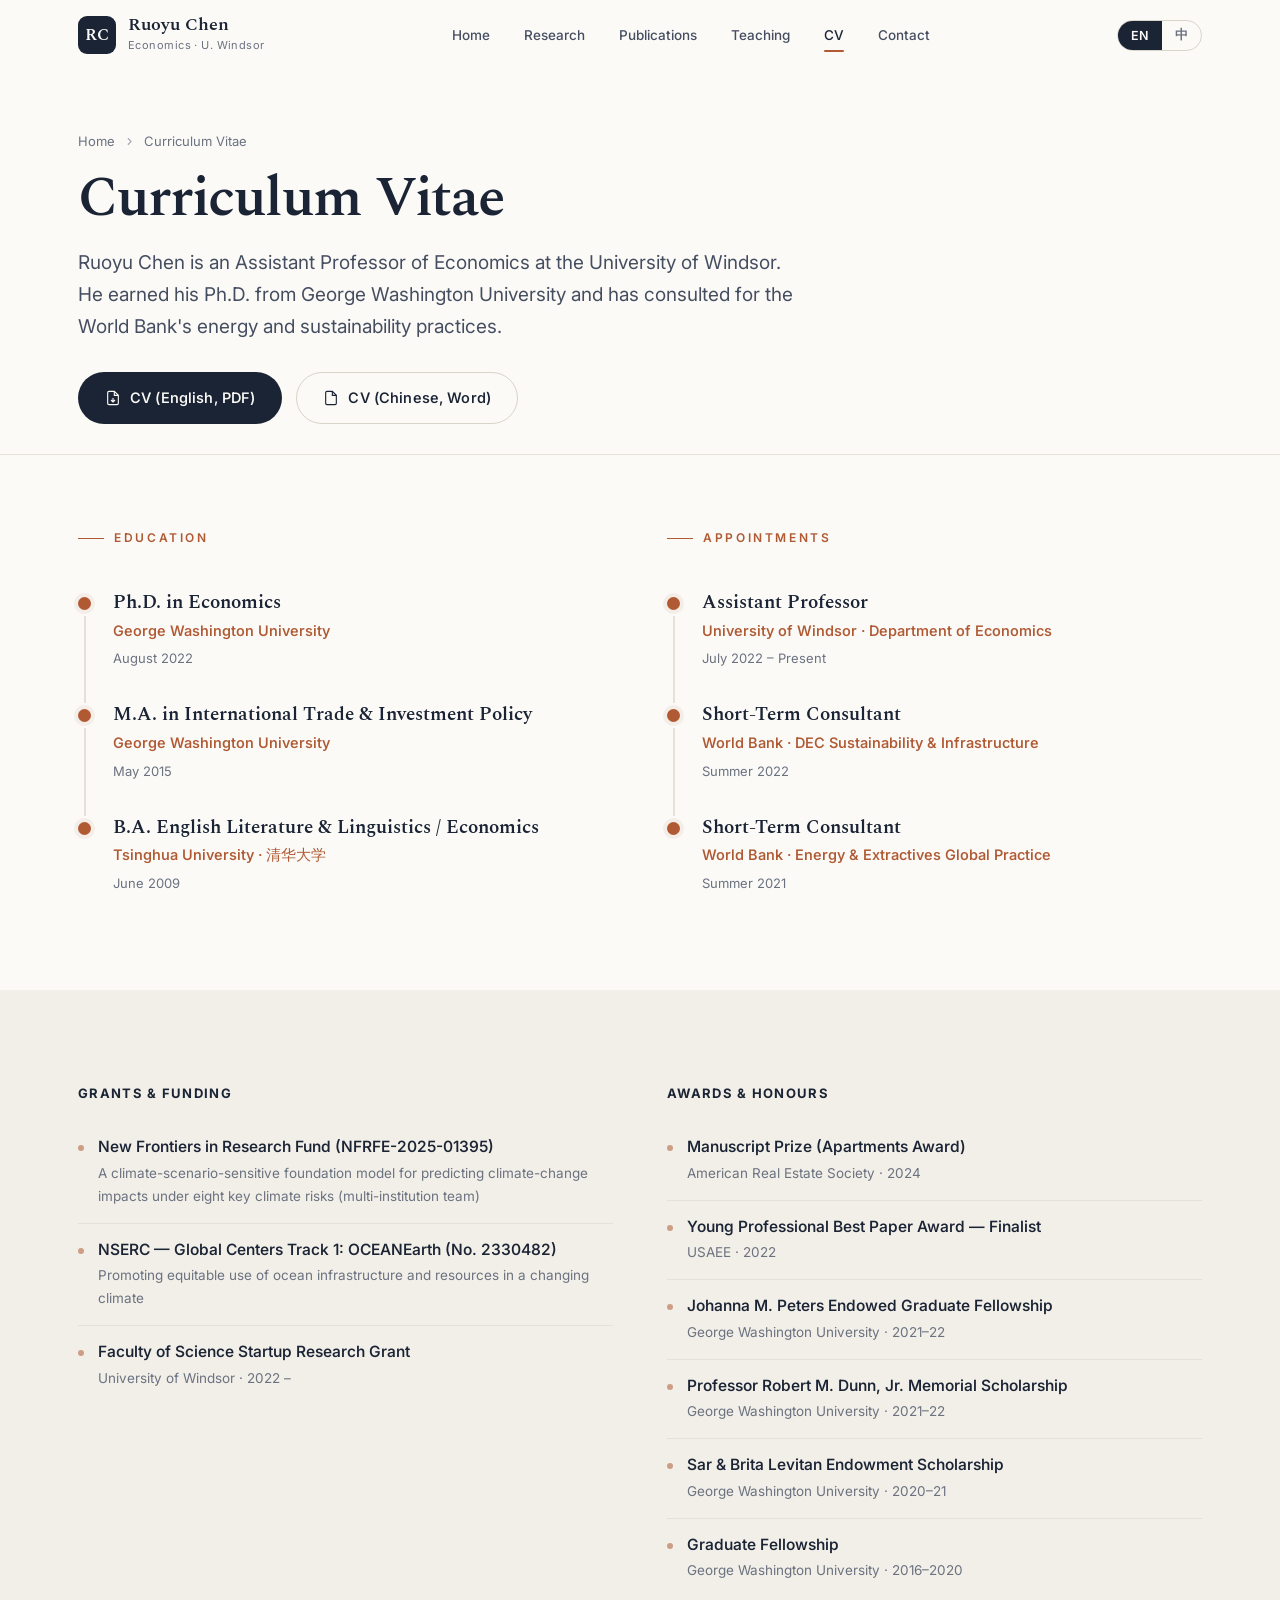
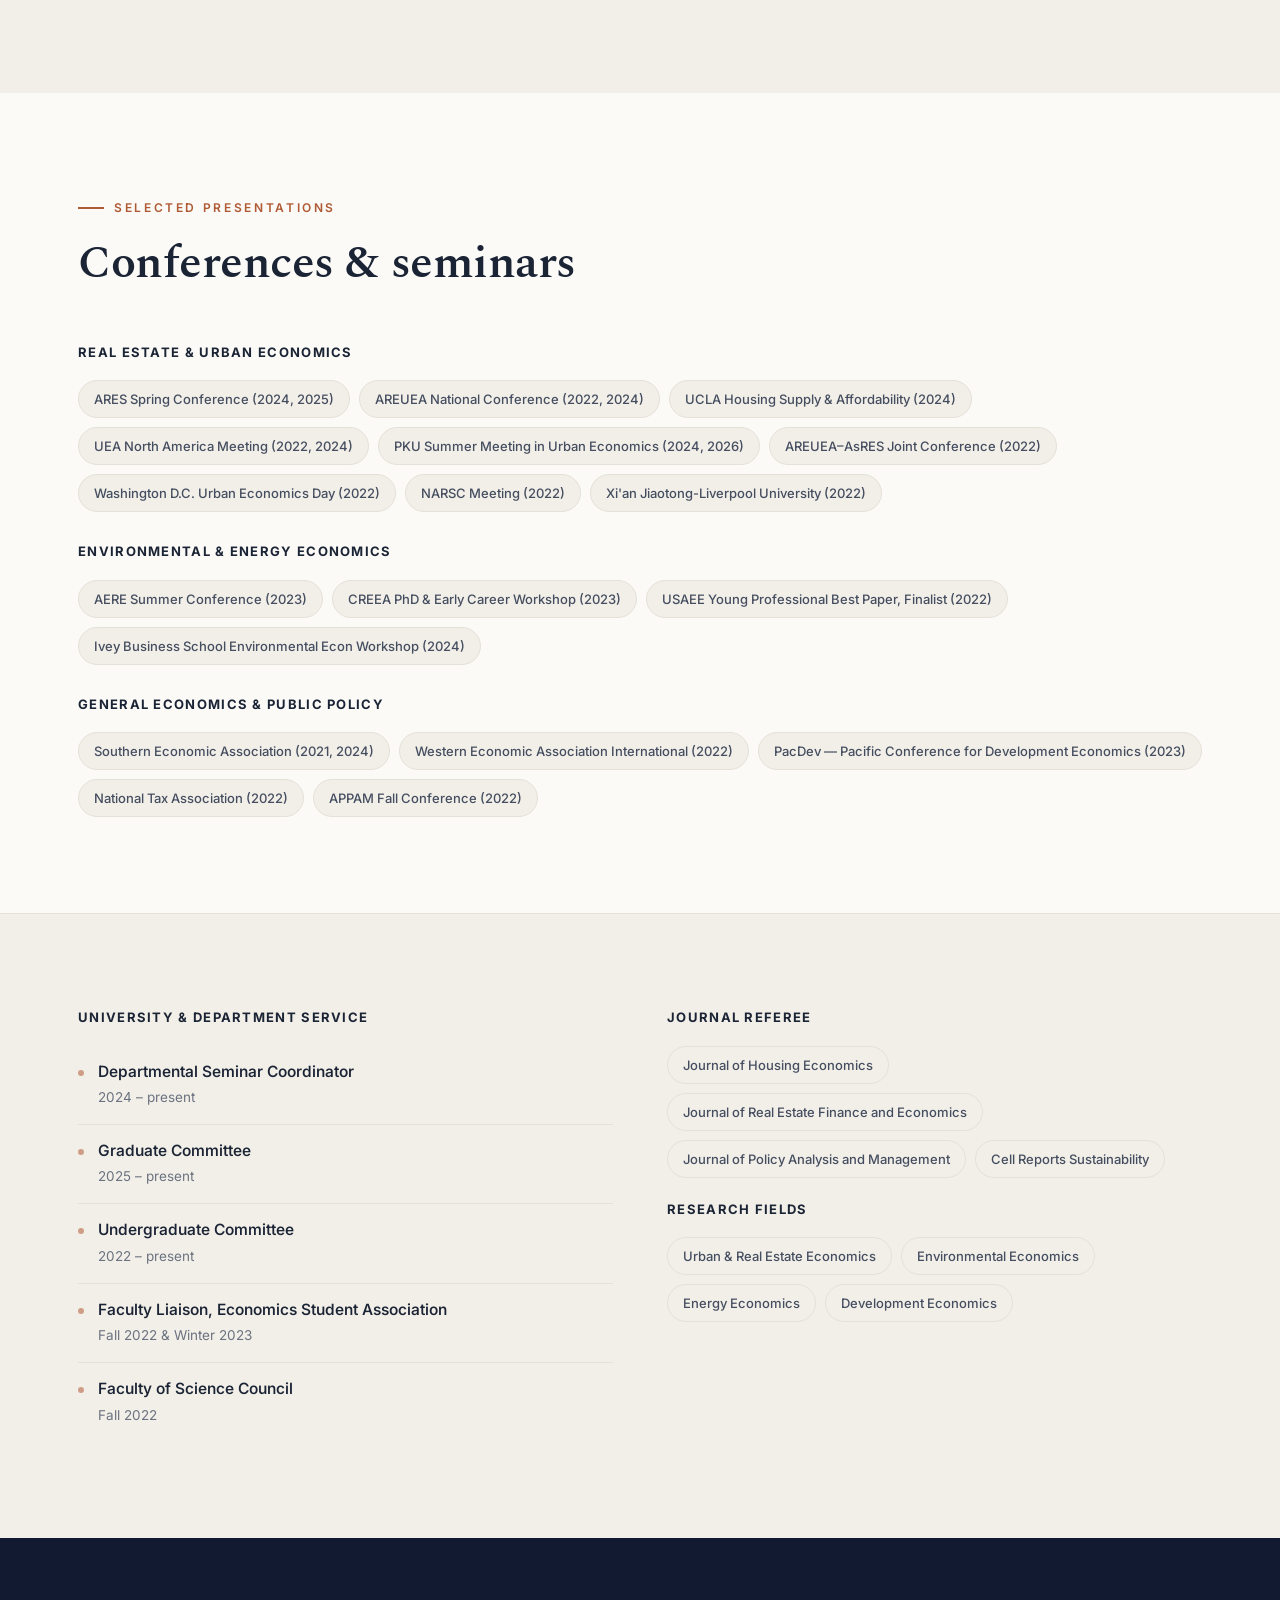
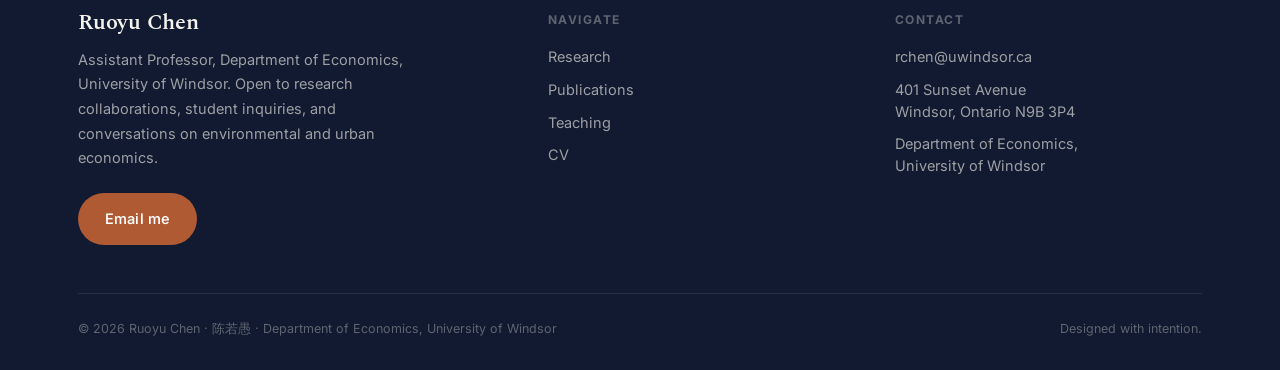
==== cv.html @ f1145486 "Add files via upload" ====
<!DOCTYPE html>
<html lang="en">
<head>
<meta charset="UTF-8" />
<meta name="viewport" content="width=device-width, initial-scale=1.0" />
<title data-en="CV — Ruoyu Chen" data-zh="简历 — 陈若愚">CV — Ruoyu Chen</title>
<meta name="description" content="Curriculum vitae of Ruoyu Chen: education, appointments, grants, awards, presentations, and service." />
<link rel="icon" href="data:image/svg+xml,%3Csvg xmlns='http://www.w3.org/2000/svg' viewBox='0 0 32 32'%3E%3Crect width='32' height='32' rx='7' fill='%231B2435'/%3E%3Ctext x='16' y='22' font-family='Georgia,serif' font-size='15' fill='%23FBFAF7' text-anchor='middle'%3ERC%3C/text%3E%3C/svg%3E" />
<link rel="preconnect" href="https://fonts.googleapis.com" />
<link rel="preconnect" href="https://fonts.gstatic.com" crossorigin />
<link href="https://fonts.googleapis.com/css2?family=Spectral:ital,wght@0,400;0,500;0,600;1,400;1,500&family=Inter:wght@400;500;600;700&display=swap" rel="stylesheet" />
<link rel="stylesheet" href="styles.css" />
<script>document.documentElement.lang=(function(){try{var v=localStorage.getItem('rc_lang');if(v==='en'||v==='zh')return v;}catch(e){}return 'en';})();</script>
</head>
<body>

<!-- ============ NAV ============ -->
<nav class="nav">
  <div class="nav-inner">
    <a class="brand" href="index.html">
      <span class="brand-mark">RC</span>
      <span class="brand-text">
        <span class="brand-name" data-lang="en">Ruoyu Chen</span>
        <span class="brand-name" data-lang="zh">陈若愚</span>
        <span class="brand-sub" data-lang="en">Economics · U. Windsor</span>
        <span class="brand-sub" data-lang="zh">经济学 · 温莎大学</span>
      </span>
    </a>
    <div class="nav-links">
      <a href="index.html"><span data-lang="en">Home</span><span data-lang="zh">首页</span></a>
      <a href="research.html"><span data-lang="en">Research</span><span data-lang="zh">研究</span></a>
      <a href="publications.html"><span data-lang="en">Publications</span><span data-lang="zh">论文</span></a>
      <a href="teaching.html"><span data-lang="en">Teaching</span><span data-lang="zh">教学</span></a>
      <a href="cv.html" class="active"><span data-lang="en">CV</span><span data-lang="zh">简历</span></a>
      <a href="#contact"><span data-lang="en">Contact</span><span data-lang="zh">联系</span></a>
    </div>
    <div class="nav-right">
      <div class="lang-toggle" role="group" aria-label="Language">
        <button data-set-lang="en" aria-label="English">EN</button>
        <button data-set-lang="zh" aria-label="中文">中</button>
      </div>
      <button class="nav-burger" aria-label="Menu" aria-expanded="false"><span></span><span></span><span></span></button>
    </div>
  </div>
  <div class="nav-mobile">
    <a href="index.html"><span data-lang="en">Home</span><span data-lang="zh">首页</span></a>
    <a href="research.html"><span data-lang="en">Research</span><span data-lang="zh">研究</span></a>
    <a href="publications.html"><span data-lang="en">Publications</span><span data-lang="zh">论文</span></a>
    <a href="teaching.html"><span data-lang="en">Teaching</span><span data-lang="zh">教学</span></a>
    <a href="cv.html"><span data-lang="en">CV</span><span data-lang="zh">简历</span></a>
    <a href="#contact"><span data-lang="en">Contact</span><span data-lang="zh">联系</span></a>
  </div>
</nav>

<!-- ============ PAGE HEAD ============ -->
<header class="page-head">
  <div class="container">
    <div class="crumbs reveal">
      <a href="index.html"><span data-lang="en">Home</span><span data-lang="zh">首页</span></a>
      <svg viewBox="0 0 24 24" fill="none" stroke="currentColor" stroke-width="2"><path d="M9 6l6 6-6 6"/></svg>
      <span data-lang="en">Curriculum Vitae</span><span data-lang="zh">简历</span>
    </div>
    <h1 class="page-title reveal"><span data-lang="en">Curriculum Vitae</span><span data-lang="zh">完整简历</span></h1>
    <p class="page-intro reveal d1">
      <span data-lang="en">Ruoyu Chen is an Assistant Professor of Economics at the University of Windsor. He earned his Ph.D. from George Washington University and has consulted for the World Bank's energy and sustainability practices.</span>
      <span data-lang="zh">陈若愚现任加拿大温莎大学经济学助理教授,博士毕业于乔治华盛顿大学,并曾在世界银行的能源与可持续发展部门担任短期顾问。</span>
    </p>
    <div class="btn-row reveal d2" style="margin-top:28px">
      <a class="btn btn-primary" href="RChen_CV_EN.pdf" target="_blank" rel="noopener">
        <svg viewBox="0 0 24 24" fill="none" stroke="currentColor" stroke-width="1.7"><path d="M14 2H6a2 2 0 00-2 2v16a2 2 0 002 2h12a2 2 0 002-2V8z"/><path d="M14 2v6h6M12 18v-6M9 15l3 3 3-3"/></svg>
        <span data-lang="en">CV (English, PDF)</span><span data-lang="zh">英文简历(PDF)</span></a>
      <a class="btn btn-outline" href="RChen_CV_CN.docx" target="_blank" rel="noopener">
        <svg viewBox="0 0 24 24" fill="none" stroke="currentColor" stroke-width="1.7"><path d="M14 2H6a2 2 0 00-2 2v16a2 2 0 002 2h12a2 2 0 002-2V8z"/><path d="M14 2v6h6"/></svg>
        <span data-lang="en">CV (Chinese, Word)</span><span data-lang="zh">中文简历(Word)</span></a>
    </div>
  </div>
</header>

<!-- ============ EDUCATION + APPOINTMENTS ============ -->
<section class="section bg-paper divider-top" style="padding-top:64px">
  <div class="container">
    <div class="grid grid-2" style="gap:54px">
      <div class="reveal">
        <p class="eyebrow"><span data-lang="en">Education</span><span data-lang="zh">教育背景</span></p>
        <div class="timeline" style="margin-top:24px">
          <div class="tl-item"><div class="tl-rail"><div class="tl-dot"></div><div class="tl-line"></div></div><div class="tl-body">
            <div class="tl-title"><span data-lang="en">Ph.D. in Economics</span><span data-lang="zh">经济学博士</span></div>
            <div class="tl-org">George Washington University</div>
            <div class="tl-meta"><span data-lang="en">August 2022</span><span data-lang="zh">2022年8月</span></div>
          </div></div>
          <div class="tl-item"><div class="tl-rail"><div class="tl-dot"></div><div class="tl-line"></div></div><div class="tl-body">
            <div class="tl-title"><span data-lang="en">M.A. in International Trade &amp; Investment Policy</span><span data-lang="zh">国际贸易与投资政策硕士</span></div>
            <div class="tl-org">George Washington University</div>
            <div class="tl-meta"><span data-lang="en">May 2015</span><span data-lang="zh">2015年5月</span></div>
          </div></div>
          <div class="tl-item"><div class="tl-rail"><div class="tl-dot"></div></div><div class="tl-body">
            <div class="tl-title"><span data-lang="en">B.A. English Literature &amp; Linguistics / Economics</span><span data-lang="zh">英语语言文学 / 经济学 双学位学士</span></div>
            <div class="tl-org">Tsinghua University · 清华大学</div>
            <div class="tl-meta"><span data-lang="en">June 2009</span><span data-lang="zh">2009年6月</span></div>
          </div></div>
        </div>
      </div>
      <div class="reveal d1">
        <p class="eyebrow"><span data-lang="en">Appointments</span><span data-lang="zh">工作经历</span></p>
        <div class="timeline" style="margin-top:24px">
          <div class="tl-item"><div class="tl-rail"><div class="tl-dot"></div><div class="tl-line"></div></div><div class="tl-body">
            <div class="tl-title"><span data-lang="en">Assistant Professor</span><span data-lang="zh">助理教授</span></div>
            <div class="tl-org"><span data-lang="en">University of Windsor · Department of Economics</span><span data-lang="zh">温莎大学 · 经济学系</span></div>
            <div class="tl-meta"><span data-lang="en">July 2022 – Present</span><span data-lang="zh">2022年7月 至今</span></div>
          </div></div>
          <div class="tl-item"><div class="tl-rail"><div class="tl-dot"></div><div class="tl-line"></div></div><div class="tl-body">
            <div class="tl-title"><span data-lang="en">Short-Term Consultant</span><span data-lang="zh">短期顾问</span></div>
            <div class="tl-org"><span data-lang="en">World Bank · DEC Sustainability &amp; Infrastructure</span><span data-lang="zh">世界银行 · 发展经济学研究局(可持续发展与基础设施)</span></div>
            <div class="tl-meta"><span data-lang="en">Summer 2022</span><span data-lang="zh">2022年暑期</span></div>
          </div></div>
          <div class="tl-item"><div class="tl-rail"><div class="tl-dot"></div></div><div class="tl-body">
            <div class="tl-title"><span data-lang="en">Short-Term Consultant</span><span data-lang="zh">短期顾问</span></div>
            <div class="tl-org"><span data-lang="en">World Bank · Energy &amp; Extractives Global Practice</span><span data-lang="zh">世界银行 · 能源与采掘全球实践局</span></div>
            <div class="tl-meta"><span data-lang="en">Summer 2021</span><span data-lang="zh">2021年暑期</span></div>
          </div></div>
        </div>
      </div>
    </div>
  </div>
</section>

<!-- ============ GRANTS + AWARDS ============ -->
<section class="section bg-sand">
  <div class="container">
    <div class="grid grid-2" style="gap:54px">
      <div class="reveal list-block">
        <h3><span data-lang="en">Grants &amp; Funding</span><span data-lang="zh">科研基金与课题</span></h3>
        <div class="li-row"><div class="li-dot"></div><div><div class="li-main"><span data-lang="en">New Frontiers in Research Fund (NFRFE-2025-01395)</span><span data-lang="zh">加拿大新前沿研究基金(NFRFE-2025-01395)</span></div><div class="li-sub"><span data-lang="en">A climate-scenario-sensitive foundation model for predicting climate-change impacts under eight key climate risks (multi-institution team)</span><span data-lang="zh">面向八类关键气候风险、对气候情景敏感的基础模型,用于预测气候变化影响(多机构团队)</span></div></div></div>
        <div class="li-row"><div class="li-dot"></div><div><div class="li-main"><span data-lang="en">NSERC — Global Centers Track 1: OCEANEarth (No. 2330482)</span><span data-lang="zh">加拿大自然科学与工程研究委员会(NSERC)— 全球中心 Track 1:OCEANEarth(No. 2330482)</span></div><div class="li-sub"><span data-lang="en">Promoting equitable use of ocean infrastructure and resources in a changing climate</span><span data-lang="zh">在气候变化背景下推动海洋基础设施与资源的公平利用</span></div></div></div>
        <div class="li-row"><div class="li-dot"></div><div><div class="li-main"><span data-lang="en">Faculty of Science Startup Research Grant</span><span data-lang="zh">理学院启动科研基金</span></div><div class="li-sub"><span data-lang="en">University of Windsor · 2022 –</span><span data-lang="zh">温莎大学 · 2022年至今</span></div></div></div>
      </div>
      <div class="reveal d1 list-block">
        <h3><span data-lang="en">Awards &amp; Honours</span><span data-lang="zh">获奖与荣誉</span></h3>
        <div class="li-row"><div class="li-dot"></div><div><div class="li-main"><span data-lang="en">Manuscript Prize (Apartments Award)</span><span data-lang="zh">论文奖(Apartments Award)</span></div><div class="li-sub"><span data-lang="en">American Real Estate Society · 2024</span><span data-lang="zh">美国房地产学会 · 2024</span></div></div></div>
        <div class="li-row"><div class="li-dot"></div><div><div class="li-main"><span data-lang="en">Young Professional Best Paper Award — Finalist</span><span data-lang="zh">青年学者最佳论文奖 — 决赛入围</span></div><div class="li-sub"><span data-lang="en">USAEE · 2022</span><span data-lang="zh">美国能源经济学会(USAEE)· 2022</span></div></div></div>
        <div class="li-row"><div class="li-dot"></div><div><div class="li-main">Johanna M. Peters Endowed Graduate Fellowship</div><div class="li-sub">George Washington University · 2021–22</div></div></div>
        <div class="li-row"><div class="li-dot"></div><div><div class="li-main">Professor Robert M. Dunn, Jr. Memorial Scholarship</div><div class="li-sub">George Washington University · 2021–22</div></div></div>
        <div class="li-row"><div class="li-dot"></div><div><div class="li-main">Sar &amp; Brita Levitan Endowment Scholarship</div><div class="li-sub">George Washington University · 2020–21</div></div></div>
        <div class="li-row"><div class="li-dot"></div><div><div class="li-main"><span data-lang="en">Graduate Fellowship</span><span data-lang="zh">研究生奖学金</span></div><div class="li-sub">George Washington University · 2016–2020</div></div></div>
      </div>
    </div>
  </div>
</section>

<!-- ============ PRESENTATIONS ============ -->
<section class="section bg-paper">
  <div class="container">
    <div class="section-head reveal">
      <p class="eyebrow"><span data-lang="en">Selected Presentations</span><span data-lang="zh">学术会议与报告(选)</span></p>
      <h2 class="section-title"><span data-lang="en">Conferences &amp; seminars</span><span data-lang="zh">会议与研讨</span></h2>
    </div>
    <div style="display:flex;flex-direction:column;gap:32px">
      <div class="reveal list-block">
        <h3><span data-lang="en">Real Estate &amp; Urban Economics</span><span data-lang="zh">房地产与城市经济学</span></h3>
        <div class="tag-group">
          <span class="tag">ARES Spring Conference (2024, 2025)</span>
          <span class="tag">AREUEA National Conference (2022, 2024)</span>
          <span class="tag">UCLA Housing Supply &amp; Affordability (2024)</span>
          <span class="tag">UEA North America Meeting (2022, 2024)</span>
          <span class="tag">PKU Summer Meeting in Urban Economics (2024, 2026)</span>
          <span class="tag">AREUEA–AsRES Joint Conference (2022)</span>
          <span class="tag">Washington D.C. Urban Economics Day (2022)</span>
          <span class="tag">NARSC Meeting (2022)</span>
          <span class="tag">Xi'an Jiaotong-Liverpool University (2022)</span>
        </div>
      </div>
      <div class="reveal list-block">
        <h3><span data-lang="en">Environmental &amp; Energy Economics</span><span data-lang="zh">环境与能源经济学</span></h3>
        <div class="tag-group">
          <span class="tag">AERE Summer Conference (2023)</span>
          <span class="tag">CREEA PhD &amp; Early Career Workshop (2023)</span>
          <span class="tag">USAEE Young Professional Best Paper, Finalist (2022)</span>
          <span class="tag">Ivey Business School Environmental Econ Workshop (2024)</span>
        </div>
      </div>
      <div class="reveal list-block">
        <h3><span data-lang="en">General Economics &amp; Public Policy</span><span data-lang="zh">综合经济学与公共政策</span></h3>
        <div class="tag-group">
          <span class="tag">Southern Economic Association (2021, 2024)</span>
          <span class="tag">Western Economic Association International (2022)</span>
          <span class="tag">PacDev — Pacific Conference for Development Economics (2023)</span>
          <span class="tag">National Tax Association (2022)</span>
          <span class="tag">APPAM Fall Conference (2022)</span>
        </div>
      </div>
    </div>
  </div>
</section>

<!-- ============ SERVICE ============ -->
<section class="section bg-sand divider-top">
  <div class="container">
    <div class="grid grid-2" style="gap:54px">
      <div class="reveal list-block">
        <h3><span data-lang="en">University &amp; Department Service</span><span data-lang="zh">校内与院系服务</span></h3>
        <div class="li-row"><div class="li-dot"></div><div><div class="li-main"><span data-lang="en">Departmental Seminar Coordinator</span><span data-lang="zh">经济系研讨会协调人</span></div><div class="li-sub"><span data-lang="en">2024 – present</span><span data-lang="zh">2024年至今</span></div></div></div>
        <div class="li-row"><div class="li-dot"></div><div><div class="li-main"><span data-lang="en">Graduate Committee</span><span data-lang="zh">研究生委员会委员</span></div><div class="li-sub"><span data-lang="en">2025 – present</span><span data-lang="zh">2025年至今</span></div></div></div>
        <div class="li-row"><div class="li-dot"></div><div><div class="li-main"><span data-lang="en">Undergraduate Committee</span><span data-lang="zh">本科教学委员会委员</span></div><div class="li-sub"><span data-lang="en">2022 – present</span><span data-lang="zh">2022年至今</span></div></div></div>
        <div class="li-row"><div class="li-dot"></div><div><div class="li-main"><span data-lang="en">Faculty Liaison, Economics Student Association</span><span data-lang="zh">经济学学生协会教师联络人</span></div><div class="li-sub"><span data-lang="en">Fall 2022 &amp; Winter 2023</span><span data-lang="zh">2022秋 &amp; 2023冬</span></div></div></div>
        <div class="li-row"><div class="li-dot"></div><div><div class="li-main"><span data-lang="en">Faculty of Science Council</span><span data-lang="zh">理学院委员会委员</span></div><div class="li-sub"><span data-lang="en">Fall 2022</span><span data-lang="zh">2022秋</span></div></div></div>
      </div>
      <div class="reveal d1 list-block">
        <h3><span data-lang="en">Journal Referee</span><span data-lang="zh">期刊审稿</span></h3>
        <div class="tag-group" style="margin-bottom:24px">
          <span class="tag">Journal of Housing Economics</span>
          <span class="tag">Journal of Real Estate Finance and Economics</span>
          <span class="tag">Journal of Policy Analysis and Management</span>
          <span class="tag">Cell Reports Sustainability</span>
        </div>
        <h3 style="margin-top:8px"><span data-lang="en">Research Fields</span><span data-lang="zh">研究领域</span></h3>
        <div class="tag-group">
          <span class="tag"><span data-lang="en">Urban &amp; Real Estate Economics</span><span data-lang="zh">城市与房地产经济学</span></span>
          <span class="tag"><span data-lang="en">Environmental Economics</span><span data-lang="zh">环境经济学</span></span>
          <span class="tag"><span data-lang="en">Energy Economics</span><span data-lang="zh">能源经济学</span></span>
          <span class="tag"><span data-lang="en">Development Economics</span><span data-lang="zh">发展经济学</span></span>
        </div>
      </div>
    </div>
  </div>
</section>

<!-- ============ FOOTER ============ -->
<footer class="footer" id="contact">
  <div class="container">
    <div class="footer-grid">
      <div>
        <h4><span data-lang="en">Ruoyu Chen</span><span data-lang="zh">陈若愚</span></h4>
        <p class="f-lead"><span data-lang="en">Assistant Professor, Department of Economics, University of Windsor. Open to research collaborations, student inquiries, and conversations on environmental and urban economics.</span><span data-lang="zh">温莎大学经济学系助理教授。欢迎研究合作、学生咨询,以及关于环境与城市经济学的交流。</span></p>
        <div class="btn-row" style="margin-top:22px">
          <a class="btn btn-accent" href="mailto:rchen@uwindsor.ca"><span data-lang="en">Email me</span><span data-lang="zh">发送邮件</span></a>
        </div>
      </div>
      <div class="footer-col">
        <h5><span data-lang="en">Navigate</span><span data-lang="zh">导航</span></h5>
        <a href="research.html"><span data-lang="en">Research</span><span data-lang="zh">研究</span></a>
        <a href="publications.html"><span data-lang="en">Publications</span><span data-lang="zh">论文</span></a>
        <a href="teaching.html"><span data-lang="en">Teaching</span><span data-lang="zh">教学</span></a>
        <a href="cv.html"><span data-lang="en">CV</span><span data-lang="zh">简历</span></a>
      </div>
      <div class="footer-col">
        <h5><span data-lang="en">Contact</span><span data-lang="zh">联系方式</span></h5>
        <a href="mailto:rchen@uwindsor.ca">rchen@uwindsor.ca</a>
        <p><span data-lang="en">401 Sunset Avenue<br/>Windsor, Ontario N9B 3P4</span><span data-lang="zh">401 Sunset Avenue<br/>安大略省温莎市 N9B 3P4</span></p>
        <p><span data-lang="en">Department of Economics,<br/>University of Windsor</span><span data-lang="zh">温莎大学 经济学系</span></p>
      </div>
    </div>
    <div class="footer-bottom">
      <p>© 2026 Ruoyu Chen · 陈若愚 · Department of Economics, University of Windsor</p>
      <p><span data-lang="en">Designed with intention.</span><span data-lang="zh">用心设计。</span></p>
    </div>
  </div>
</footer>

<script src="script.js"></script>
</body>
</html>
---- styles.css ----
/* =========================================================
   Ruoyu Chen — Academic site
   Shared design system
   Palette: warm paper + deep navy ink + restrained sienna
   Type: Spectral (EN serif) + Inter (sans) + system CJK
   ========================================================= */

:root{
  --paper:#FBFAF7;
  --sand:#F2EFE8;
  --sand-2:#ECE8DF;
  --ink:#1B2435;
  --ink-2:#454E60;
  --ink-3:#6B7280;
  --muted:#9AA0A8;
  --accent:#B05A34;
  --accent-2:#974A29;
  --accent-tint:rgba(176,90,52,0.08);
  --accent-tint-2:rgba(176,90,52,0.16);
  --line:#E5E1D8;
  --line-2:#D9D4C8;
  --navy:#16203A;
  --navy-2:#111A30;
  --on-dark:#F4F2EC;
  --on-dark-soft:rgba(244,242,236,0.62);
  --on-dark-faint:rgba(244,242,236,0.34);
  --serif:'Spectral',Georgia,'Times New Roman',serif;
  --sans:'Inter',-apple-system,BlinkMacSystemFont,'Segoe UI',Roboto,Helvetica,Arial,sans-serif;
  --cjk:'PingFang SC','Microsoft YaHei','Hiragino Sans GB','Noto Sans SC',var(--sans);
  --maxw:1180px;
  --radius:14px;
  --radius-sm:10px;
  --shadow-sm:0 1px 3px rgba(20,28,48,0.04);
  --shadow:0 14px 40px rgba(20,28,48,0.10);
  --ease:cubic-bezier(0.22,1,0.36,1);
}

*,*::before,*::after{margin:0;padding:0;box-sizing:border-box;}
html{scroll-behavior:smooth;-webkit-text-size-adjust:100%;}
body{
  background:var(--paper);
  color:var(--ink);
  font-family:var(--sans);
  font-size:17px;
  line-height:1.7;
  -webkit-font-smoothing:antialiased;
  text-rendering:optimizeLegibility;
  overflow-x:hidden;
}
a{color:inherit;text-decoration:none;}
img{display:block;max-width:100%;}
::selection{background:rgba(176,90,52,0.16);color:var(--ink);}
::-webkit-scrollbar{width:8px;height:8px;}
::-webkit-scrollbar-track{background:var(--paper);}
::-webkit-scrollbar-thumb{background:var(--line-2);border-radius:4px;}
::-webkit-scrollbar-thumb:hover{background:var(--accent);}

/* ---------- bilingual show / hide ---------- */
html[lang="en"] [data-lang="zh"]{display:none !important;}
html[lang="zh"] [data-lang="en"]{display:none !important;}
[data-lang="zh"]{font-family:var(--cjk);}
html[lang="zh"] body{font-family:var(--cjk);}
html[lang="zh"]{--serif:var(--cjk);}

/* ---------- typography helpers ---------- */
h1,h2,h3,h4{font-family:var(--serif);font-weight:600;line-height:1.18;color:var(--ink);letter-spacing:-0.01em;}
html[lang="zh"] h1,html[lang="zh"] h2,html[lang="zh"] h3,html[lang="zh"] h4{font-family:var(--cjk);letter-spacing:0;font-weight:700;}
p{color:var(--ink-2);}
strong{color:var(--ink);font-weight:650;}
.serif{font-family:var(--serif);}
html[lang="zh"] .serif{font-family:var(--cjk);}

.container{max-width:var(--maxw);margin:0 auto;padding:0 28px;}
.section{padding:96px 0;}
.section--tight{padding:72px 0;}
.bg-paper{background:var(--paper);}
.bg-sand{background:var(--sand);}
.bg-navy{background:var(--navy);color:var(--on-dark);}
.bg-navy h1,.bg-navy h2,.bg-navy h3,.bg-navy h4{color:var(--on-dark);}
.bg-navy p{color:var(--on-dark-soft);}
.divider-top{border-top:1px solid var(--line);}

/* ---------- eyebrow + section header ---------- */
.eyebrow{
  font-family:var(--sans);
  font-size:12px;font-weight:600;letter-spacing:0.22em;text-transform:uppercase;
  color:var(--accent);display:inline-flex;align-items:center;gap:10px;margin-bottom:18px;
}
html[lang="zh"] .eyebrow{font-family:var(--cjk);letter-spacing:0.16em;}
.eyebrow::before{content:"";width:26px;height:1.5px;background:var(--accent);display:inline-block;}
.bg-navy .eyebrow{color:#D98C63;}
.bg-navy .eyebrow::before{background:#D98C63;}
.section-title{font-size:clamp(30px,4vw,46px);margin-bottom:18px;}
.section-sub{font-size:clamp(16px,1.4vw,19px);color:var(--ink-3);max-width:680px;line-height:1.65;}
.bg-navy .section-sub{color:var(--on-dark-soft);}
.section-head{margin-bottom:54px;}

/* ---------- buttons ---------- */
.btn{
  display:inline-flex;align-items:center;gap:9px;
  font-family:var(--sans);font-size:14.5px;font-weight:550;letter-spacing:0.01em;
  padding:13px 26px;border-radius:999px;cursor:pointer;border:1.5px solid transparent;
  transition:all .35s var(--ease);white-space:nowrap;
}
html[lang="zh"] .btn{font-family:var(--cjk);}
.btn svg{width:16px;height:16px;}
.btn-primary{background:var(--ink);color:var(--paper);}
.btn-primary:hover{background:var(--accent);transform:translateY(-2px);box-shadow:0 10px 26px rgba(176,90,52,0.26);}
.btn-outline{border-color:var(--line-2);color:var(--ink);}
.btn-outline:hover{border-color:var(--accent);color:var(--accent);transform:translateY(-2px);}
.btn-accent{background:var(--accent);color:#fff;}
.btn-accent:hover{background:var(--accent-2);transform:translateY(-2px);box-shadow:0 10px 26px rgba(176,90,52,0.30);}
.bg-navy .btn-outline{border-color:rgba(244,242,236,0.26);color:var(--on-dark);}
.bg-navy .btn-outline:hover{border-color:#D98C63;color:#D98C63;}
.btn-row{display:flex;flex-wrap:wrap;gap:14px;}

/* link with arrow */
.arrow-link{display:inline-flex;align-items:center;gap:8px;color:var(--accent);font-weight:550;font-size:15px;transition:gap .3s var(--ease);}
.arrow-link svg{width:16px;height:16px;transition:transform .3s var(--ease);}
.arrow-link:hover{gap:12px;}
.arrow-link:hover svg{transform:translateX(3px);}

/* =========================================================
   NAVBAR
   ========================================================= */
.nav{position:fixed;top:0;left:0;right:0;z-index:100;transition:background .4s,border-color .4s,box-shadow .4s;border-bottom:1px solid transparent;}
.nav.scrolled{background:rgba(251,250,247,0.86);backdrop-filter:blur(16px);-webkit-backdrop-filter:blur(16px);border-bottom:1px solid var(--line);}
.nav-inner{max-width:var(--maxw);margin:0 auto;padding:0 28px;height:70px;display:flex;align-items:center;justify-content:space-between;gap:20px;}
.brand{display:flex;align-items:center;gap:12px;}
.brand-mark{width:38px;height:38px;border-radius:9px;background:var(--ink);color:var(--paper);display:flex;align-items:center;justify-content:center;font-family:var(--serif);font-weight:600;font-size:17px;letter-spacing:0.02em;flex-shrink:0;transition:background .35s;}
.brand:hover .brand-mark{background:var(--accent);}
.brand-text{display:flex;flex-direction:column;justify-content:center;}
.brand-name{display:block;font-family:var(--serif);font-size:18px;font-weight:600;color:var(--ink);line-height:1.15;}
html[lang="zh"] .brand-name{font-family:var(--cjk);font-weight:700;}
.brand-sub{display:block;font-size:11px;color:var(--ink-3);letter-spacing:0.04em;}

.nav-links{display:flex;align-items:center;gap:6px;}
.nav-links a{
  font-size:13.5px;font-weight:500;color:var(--ink-2);padding:8px 14px;border-radius:8px;
  transition:color .25s,background .25s;position:relative;
}
html[lang="zh"] .nav-links a{font-family:var(--cjk);}
.nav-links a:hover{color:var(--accent);}
.nav-links a.active{color:var(--ink);}
.nav-links a.active::after{content:"";position:absolute;left:14px;right:14px;bottom:2px;height:2px;background:var(--accent);border-radius:2px;}

.nav-right{display:flex;align-items:center;gap:14px;}
.lang-toggle{display:inline-flex;border:1px solid var(--line-2);border-radius:999px;overflow:hidden;background:var(--paper);}
.lang-toggle button{
  border:none;background:transparent;cursor:pointer;font-family:var(--sans);
  font-size:12.5px;font-weight:600;letter-spacing:0.03em;color:var(--ink-3);padding:6px 13px;transition:all .25s;
}
.lang-toggle button.on{background:var(--ink);color:var(--paper);}
.lang-toggle button:not(.on):hover{color:var(--accent);}

.nav-burger{display:none;flex-direction:column;gap:5px;background:none;border:none;cursor:pointer;padding:8px;}
.nav-burger span{display:block;width:22px;height:2px;background:var(--ink);border-radius:2px;transition:transform .3s,opacity .3s;}
.nav-burger.open span:nth-child(1){transform:translateY(7px) rotate(45deg);}
.nav-burger.open span:nth-child(2){opacity:0;}
.nav-burger.open span:nth-child(3){transform:translateY(-7px) rotate(-45deg);}

.nav-mobile{display:none;flex-direction:column;background:rgba(251,250,247,0.98);backdrop-filter:blur(16px);border-bottom:1px solid var(--line);padding:8px 28px 20px;}
.nav-mobile a{padding:13px 4px;font-size:15px;font-weight:500;color:var(--ink-2);border-bottom:1px solid var(--line);}
html[lang="zh"] .nav-mobile a{font-family:var(--cjk);}
.nav-mobile a:last-child{border-bottom:none;}

/* =========================================================
   HERO
   ========================================================= */
.hero{position:relative;padding-top:140px;padding-bottom:88px;overflow:hidden;}
.hero-grid{display:grid;grid-template-columns:1.25fr 0.85fr;gap:60px;align-items:center;}
.hero-kicker{margin-bottom:22px;}
.hero h1{font-size:clamp(42px,6vw,72px);line-height:1.04;margin-bottom:22px;letter-spacing:-0.02em;}
.hero-role{font-size:clamp(17px,1.6vw,20px);color:var(--ink-2);font-weight:500;margin-bottom:8px;}
.hero-affil{font-size:15px;color:var(--accent);font-weight:550;margin-bottom:26px;}
.hero-lead{font-size:clamp(16px,1.5vw,18.5px);color:var(--ink-2);line-height:1.72;max-width:560px;margin-bottom:30px;}
.hero-tags{display:flex;flex-wrap:wrap;gap:9px;margin-bottom:34px;}

.portrait-wrap{position:relative;justify-self:end;}
.portrait{width:340px;max-width:100%;aspect-ratio:4/5;border-radius:16px;overflow:hidden;border:1px solid var(--line);box-shadow:var(--shadow);background:var(--sand);}
.portrait img{width:100%;height:100%;object-fit:cover;object-position:center 18%;}
.portrait-rule{position:absolute;left:-18px;bottom:34px;width:7px;height:120px;background:var(--accent);border-radius:4px;}
.portrait-badge{position:absolute;right:-16px;top:26px;background:var(--paper);border:1px solid var(--line);border-radius:12px;padding:12px 16px;box-shadow:var(--shadow-sm);}
.portrait-badge .pb-num{font-family:var(--serif);font-size:22px;color:var(--accent);line-height:1;}
.portrait-badge .pb-label{font-size:11px;color:var(--ink-3);letter-spacing:0.04em;margin-top:3px;}
html[lang="zh"] .portrait-badge .pb-num{font-family:var(--cjk);font-weight:700;}

/* =========================================================
   TAGS / BADGES / PILLS
   ========================================================= */
.tag{
  display:inline-block;padding:7px 15px;border-radius:999px;font-size:13px;font-weight:500;
  background:var(--sand);color:var(--ink-2);border:1px solid var(--line);transition:all .3s;
}
html[lang="zh"] .tag{font-family:var(--cjk);}
a.tag:hover,.tag.hoverable:hover{background:var(--accent-tint);border-color:var(--accent-tint-2);color:var(--accent);}
.bg-navy .tag{background:rgba(244,242,236,0.06);border-color:rgba(244,242,236,0.14);color:var(--on-dark-soft);}
.tag-group{display:flex;flex-wrap:wrap;gap:9px;}

.badge{display:inline-flex;align-items:center;gap:6px;padding:4px 11px;border-radius:6px;font-size:11.5px;font-weight:600;letter-spacing:0.04em;text-transform:uppercase;background:var(--accent-tint);color:var(--accent);}
.badge-tier{background:var(--ink);color:var(--paper);}
.badge-soft{background:var(--sand-2);color:var(--ink-2);}

/* =========================================================
   GENERIC CARD + GRIDS
   ========================================================= */
.grid{display:grid;gap:22px;}
.eval-split{display:grid;grid-template-columns:0.8fr 1.2fr;gap:48px;align-items:center;}
@media (max-width:760px){.eval-split{grid-template-columns:1fr;gap:30px;}}
.grid-2{grid-template-columns:repeat(2,1fr);}
.grid-3{grid-template-columns:repeat(3,1fr);}
.grid-4{grid-template-columns:repeat(4,1fr);}

.card{
  background:var(--paper);border:1px solid var(--line);border-radius:var(--radius);
  padding:30px;transition:transform .4s var(--ease),box-shadow .4s var(--ease),border-color .4s;
}
.bg-sand .card{background:var(--paper);}
.card:hover{transform:translateY(-3px);box-shadow:var(--shadow);border-color:var(--line-2);}
.card-icon{width:46px;height:46px;border-radius:11px;background:var(--accent-tint);color:var(--accent);display:flex;align-items:center;justify-content:center;margin-bottom:20px;}
.card-icon svg{width:22px;height:22px;}
.card h3{font-size:21px;margin-bottom:10px;}
.card p{font-size:15px;line-height:1.66;color:var(--ink-3);}
.card-num{font-family:var(--serif);font-size:14px;color:var(--accent);font-weight:600;}

/* feature card on dark */
.bg-navy .card{background:rgba(255,255,255,0.035);border-color:rgba(244,242,236,0.12);}
.bg-navy .card:hover{background:rgba(176,90,52,0.10);border-color:rgba(217,140,99,0.32);box-shadow:none;}
.bg-navy .card p{color:var(--on-dark-soft);}
.bg-navy .card-icon{background:rgba(244,242,236,0.06);color:#D98C63;}

/* =========================================================
   STATS / HIGHLIGHTS
   ========================================================= */
.stats{display:grid;grid-template-columns:repeat(4,1fr);gap:1px;background:var(--line);border:1px solid var(--line);border-radius:var(--radius);overflow:hidden;}
.stat{background:var(--paper);padding:30px 26px;text-align:left;}
.stat-num{font-family:var(--serif);font-size:clamp(30px,3.4vw,40px);color:var(--accent);line-height:1;letter-spacing:-0.01em;}
html[lang="zh"] .stat-num{font-family:var(--cjk);font-weight:700;}
.stat-label{font-size:13.5px;color:var(--ink-3);margin-top:9px;line-height:1.45;}
html[lang="zh"] .stat-label{font-family:var(--cjk);}

/* =========================================================
   PUBLICATIONS
   ========================================================= */
.pub-list{display:flex;flex-direction:column;}
.pub{display:flex;gap:24px;padding:26px 4px;border-top:1px solid var(--line);transition:background .35s;}
.pub:last-child{border-bottom:1px solid var(--line);}
.pub:hover{background:rgba(176,90,52,0.025);}
.pub-num{font-family:var(--serif);font-size:18px;color:var(--muted);flex-shrink:0;width:30px;padding-top:3px;}
.pub-body{flex-grow:1;}
.pub-title{font-family:var(--serif);font-size:20px;font-weight:600;line-height:1.32;margin-bottom:9px;color:var(--ink);}
html[lang="zh"] .pub-title{font-family:var(--cjk);font-weight:700;}
.pub-title a{color:inherit;text-decoration:none;transition:color .25s;}
.pub-title a:hover{color:var(--accent);}
.pub-ext{display:inline-flex;vertical-align:middle;margin-left:6px;opacity:.38;transition:opacity .25s;}
.pub-ext svg{width:13px;height:13px;}
.pub-title a:hover .pub-ext{opacity:1;}
.pub-authors{font-size:14.5px;color:var(--ink-3);margin-bottom:12px;}
.pub-authors strong{color:var(--ink);}
.pub-meta{display:flex;flex-wrap:wrap;align-items:center;gap:10px;}
.pub-journal{font-family:var(--serif);font-style:italic;font-size:15.5px;color:var(--accent);font-weight:500;}
html[lang="zh"] .pub-journal{font-family:var(--cjk);font-style:normal;}
.pub-dot{width:3px;height:3px;border-radius:50%;background:var(--line-2);}
.pub-year{font-size:14px;color:var(--ink-3);}
.pub-tiers{display:flex;flex-wrap:wrap;gap:7px;margin-top:13px;}

/* =========================================================
   TIMELINE (education / appointments)
   ========================================================= */
.timeline{position:relative;}
.tl-item{display:flex;gap:22px;}
.tl-rail{display:flex;flex-direction:column;align-items:center;flex-shrink:0;}
.tl-dot{width:13px;height:13px;border-radius:50%;background:var(--accent);margin-top:6px;box-shadow:0 0 0 4px var(--accent-tint);}
.tl-line{width:2px;flex-grow:1;background:var(--line);margin:6px 0 0;}
.tl-body{padding-bottom:34px;}
.tl-item:last-child .tl-body{padding-bottom:0;}
.tl-title{font-family:var(--serif);font-size:19px;font-weight:600;color:var(--ink);line-height:1.3;}
html[lang="zh"] .tl-title{font-family:var(--cjk);font-weight:700;}
.tl-org{font-size:14.5px;color:var(--accent);font-weight:550;margin-top:3px;}
.tl-meta{font-size:13px;color:var(--ink-3);margin-top:4px;}
.tl-note{font-size:14px;color:var(--ink-3);margin-top:8px;line-height:1.6;}

/* =========================================================
   LIST BLOCKS (awards / service / grants)
   ========================================================= */
.list-block{}
.list-block h3{font-size:13px;font-weight:700;letter-spacing:0.1em;text-transform:uppercase;color:var(--ink);margin-bottom:20px;font-family:var(--sans);}
html[lang="zh"] .list-block h3{font-family:var(--cjk);letter-spacing:0.06em;}
.li-row{display:flex;gap:14px;padding:15px 0;border-top:1px solid var(--line);}
.li-row:first-of-type{border-top:none;}
.li-dot{width:6px;height:6px;border-radius:50%;background:var(--accent);opacity:.55;margin-top:9px;flex-shrink:0;}
.li-main{font-size:15.5px;font-weight:550;color:var(--ink);line-height:1.45;}
html[lang="zh"] .li-main{font-family:var(--cjk);}
.li-sub{font-size:13.5px;color:var(--ink-3);margin-top:3px;}
html[lang="zh"] .li-sub{font-family:var(--cjk);}

/* =========================================================
   COURSE ROWS
   ========================================================= */
.course{display:flex;align-items:center;justify-content:space-between;gap:20px;flex-wrap:wrap;
  padding:22px 24px;border:1px solid var(--line);border-radius:var(--radius-sm);background:var(--paper);transition:all .35s var(--ease);}
.course:hover{transform:translateX(4px);border-color:var(--accent-tint-2);background:rgba(176,90,52,0.025);}
.course-left{display:flex;align-items:baseline;gap:20px;min-width:0;}
.course-code{font-family:var(--serif);font-size:15px;font-weight:600;color:var(--accent);flex-shrink:0;min-width:96px;}
html[lang="zh"] .course-code{font-family:var(--cjk);}
.course-title{font-size:17px;font-weight:600;color:var(--ink);}
html[lang="zh"] .course-title{font-family:var(--cjk);}
.course-note{font-size:13.5px;color:var(--ink-3);margin-top:3px;}
.course-term{font-size:13px;color:var(--ink-3);white-space:nowrap;}

/* =========================================================
   PULLQUOTE / PHILOSOPHY PILLARS
   ========================================================= */
.pullquote{font-family:var(--serif);font-size:clamp(22px,2.6vw,30px);line-height:1.42;color:var(--ink);font-weight:500;padding-left:26px;border-left:3px solid var(--accent);max-width:860px;}
html[lang="zh"] .pullquote{font-family:var(--cjk);}
.bg-navy .pullquote{color:var(--on-dark);border-left-color:#D98C63;}
.pillar h3{display:flex;align-items:center;gap:12px;font-size:20px;margin-bottom:10px;}
.pillar .pill-no{font-family:var(--serif);font-size:15px;color:var(--accent);border:1.5px solid var(--accent-tint-2);border-radius:8px;width:34px;height:34px;display:flex;align-items:center;justify-content:center;flex-shrink:0;}

/* =========================================================
   PAGE HEADER (sub pages)
   ========================================================= */
.page-head{padding-top:130px;padding-bottom:30px;}
.crumbs{font-size:13px;color:var(--ink-3);margin-bottom:18px;display:flex;align-items:center;gap:8px;}
.crumbs a:hover{color:var(--accent);}
.crumbs svg{width:13px;height:13px;opacity:.6;}
.page-title{font-size:clamp(34px,5vw,56px);line-height:1.05;letter-spacing:-0.02em;margin-bottom:18px;}
.page-intro{font-size:clamp(16px,1.5vw,19px);color:var(--ink-2);max-width:720px;line-height:1.7;}

/* prose */
.prose p{font-size:16.5px;line-height:1.78;color:var(--ink-2);margin-bottom:18px;}
.prose p:last-child{margin-bottom:0;}
.prose strong{color:var(--ink);}

/* =========================================================
   FOOTER
   ========================================================= */
.footer{background:var(--navy-2);color:var(--on-dark);padding:72px 0 30px;}
.footer-grid{display:grid;grid-template-columns:1.4fr 1fr 1fr;gap:40px;margin-bottom:48px;}
.footer h4{font-family:var(--serif);font-size:22px;color:var(--on-dark);margin-bottom:12px;}
html[lang="zh"] .footer h4{font-family:var(--cjk);}
.footer .f-lead{font-size:14.5px;color:var(--on-dark-soft);line-height:1.7;max-width:340px;}
.footer-col h5{font-size:12px;font-weight:700;letter-spacing:0.12em;text-transform:uppercase;color:var(--on-dark-faint);margin-bottom:16px;font-family:var(--sans);}
html[lang="zh"] .footer-col h5{font-family:var(--cjk);letter-spacing:0.06em;}
.footer-col a,.footer-col p{display:block;font-size:14.5px;color:var(--on-dark-soft);margin-bottom:11px;transition:color .25s;line-height:1.5;}
.footer-col a:hover{color:#D98C63;}
.footer-bottom{border-top:1px solid rgba(244,242,236,0.1);padding-top:24px;display:flex;justify-content:space-between;align-items:center;gap:16px;flex-wrap:wrap;}
.footer-bottom p{font-size:12.5px;color:var(--on-dark-faint);}
html[lang="zh"] .footer-bottom p,html[lang="zh"] .footer-col a,html[lang="zh"] .footer-col p,html[lang="zh"] .footer .f-lead{font-family:var(--cjk);}

/* =========================================================
   REVEAL ANIMATION
   ========================================================= */
.reveal{opacity:0;transform:translateY(26px);transition:opacity .7s var(--ease),transform .7s var(--ease);}
.reveal.in{opacity:1;transform:none;}
.reveal.d1{transition-delay:.08s;}
.reveal.d2{transition-delay:.16s;}
.reveal.d3{transition-delay:.24s;}
.reveal.d4{transition-delay:.32s;}
@media (prefers-reduced-motion:reduce){
  .reveal{opacity:1;transform:none;transition:none;}
  html{scroll-behavior:auto;}
}

/* =========================================================
   RESPONSIVE
   ========================================================= */
@media (max-width:960px){
  .hero-grid{grid-template-columns:1fr;gap:44px;}
  .portrait-wrap{justify-self:start;order:-1;}
  .portrait{width:280px;}
  .footer-grid{grid-template-columns:1fr 1fr;}
  .grid-4{grid-template-columns:repeat(2,1fr);}
  .stats{grid-template-columns:repeat(2,1fr);}
}
@media (max-width:820px){
  .nav-links{display:none;}
  .nav-burger{display:flex;}
  .nav-mobile.open{display:flex;}
  body.menu-open{overflow:hidden;}
}
@media (max-width:680px){
  body{font-size:16px;}
  .section{padding:64px 0;}
  .container{padding:0 20px;}
  .nav-inner{padding:0 20px;}
  .grid-2,.grid-3{grid-template-columns:1fr;}
  .footer-grid{grid-template-columns:1fr;gap:30px;}
  .stats{gr
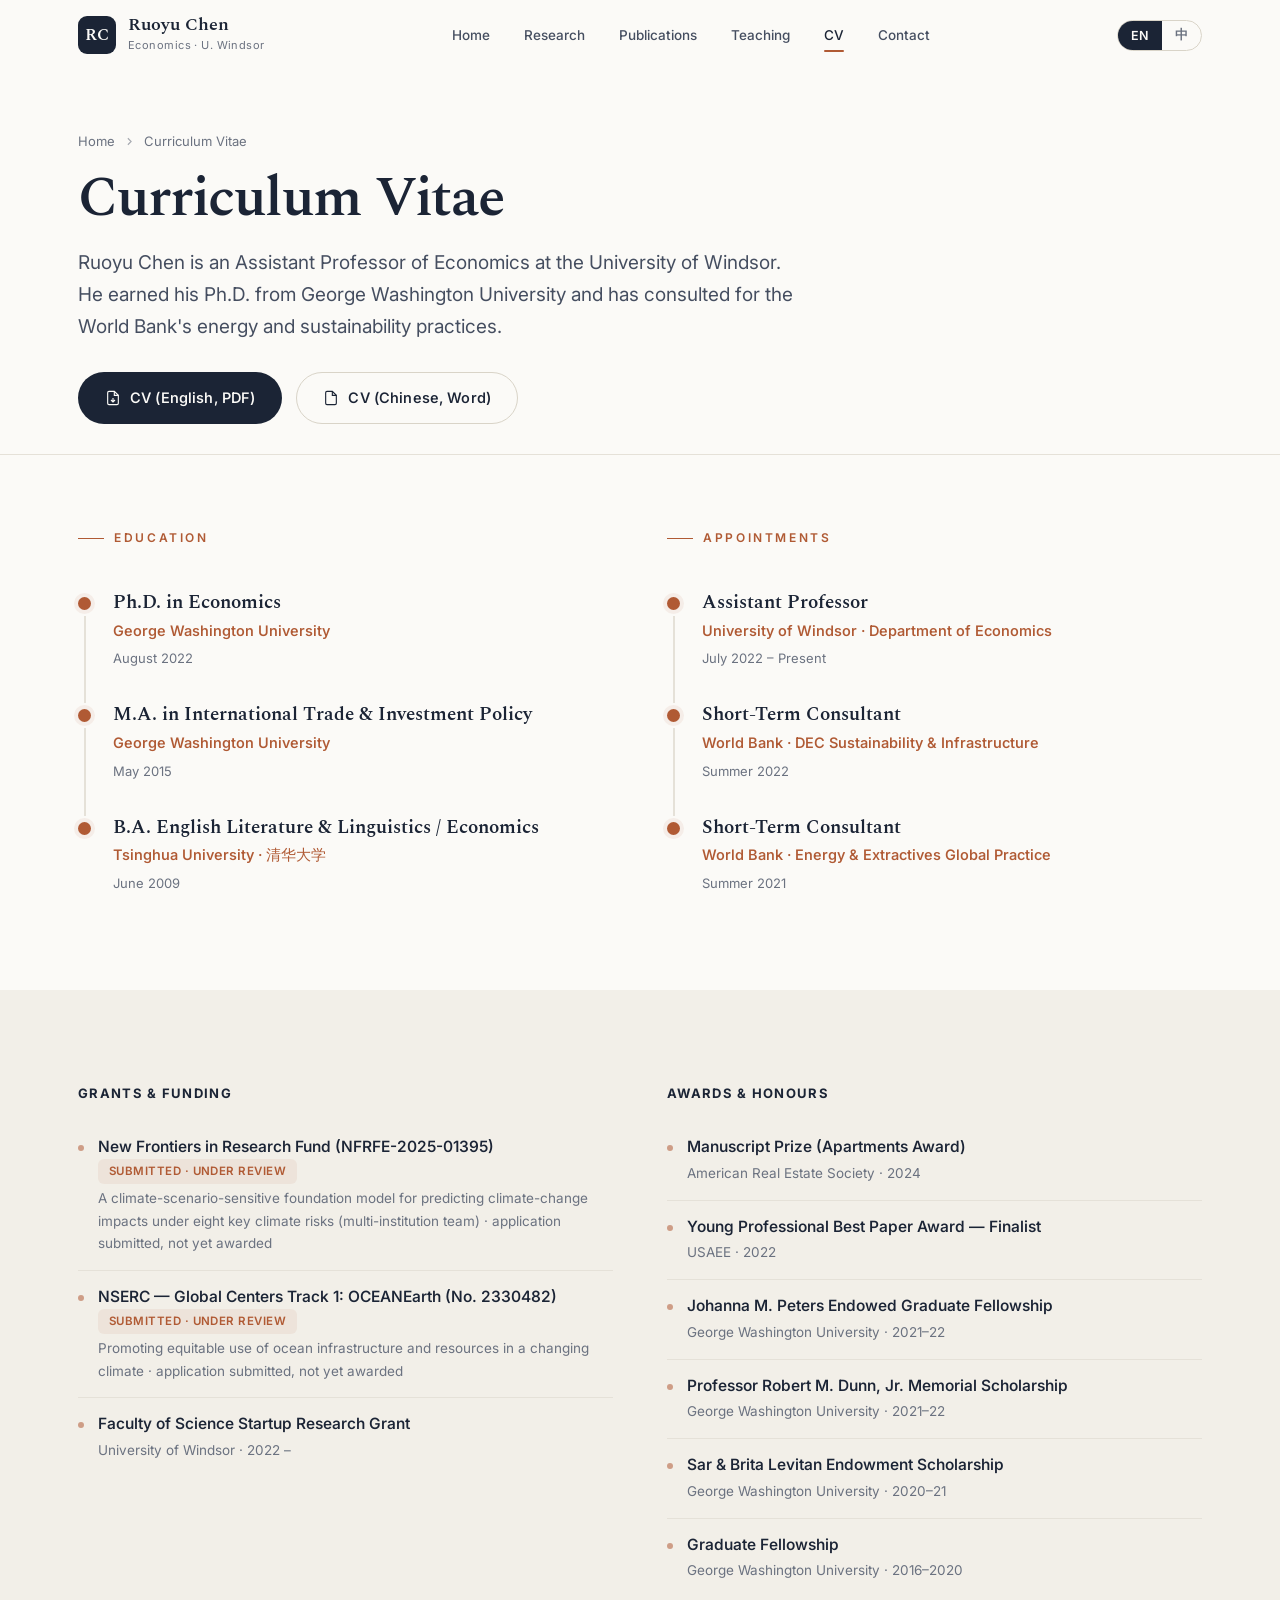
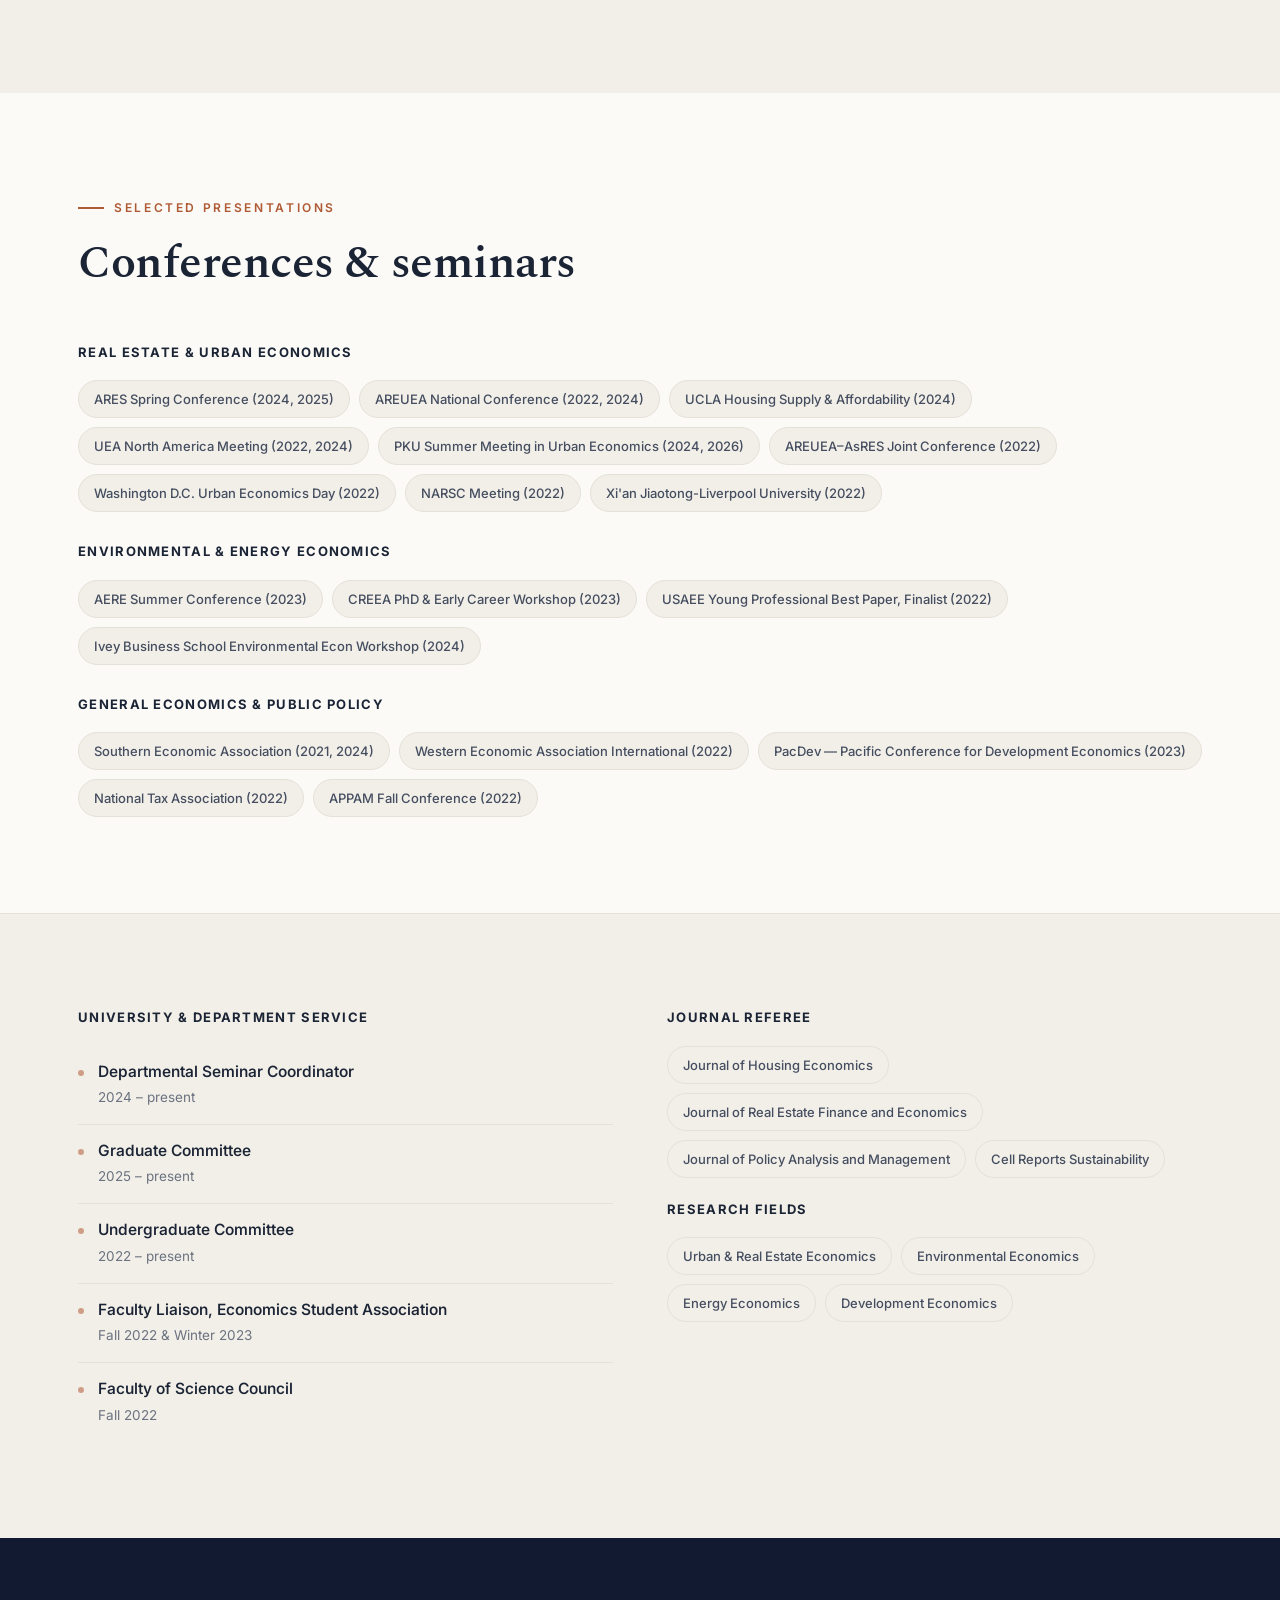
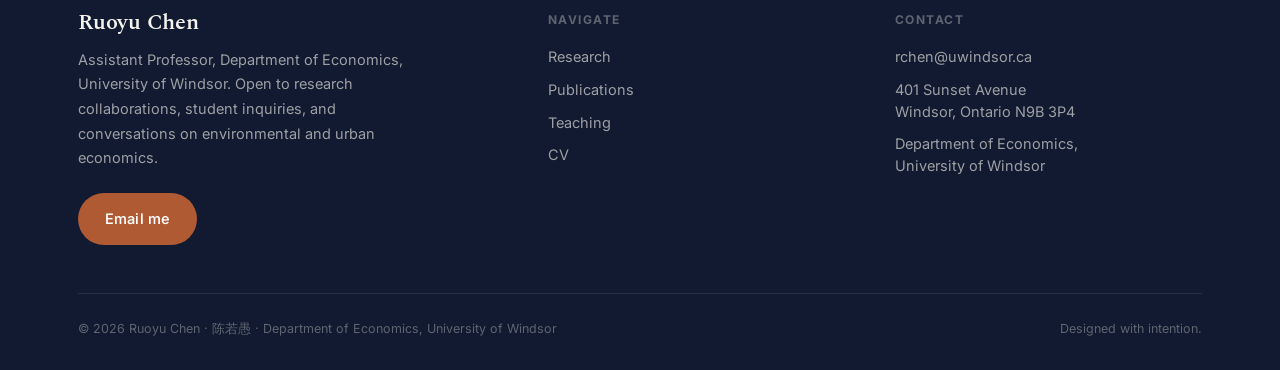
==== commit f8969ccc: "Add files via upload" ====
--- a/cv.html
+++ b/cv.html
@@ -130,8 +130,8 @@
     <div class="grid grid-2" style="gap:54px">
       <div class="reveal list-block">
         <h3><span data-lang="en">Grants &amp; Funding</span><span data-lang="zh">科研基金与课题</span></h3>
-        <div class="li-row"><div class="li-dot"></div><div><div class="li-main"><span data-lang="en">New Frontiers in Research Fund (NFRFE-2025-01395)</span><span data-lang="zh">加拿大新前沿研究基金(NFRFE-2025-01395)</span></div><div class="li-sub"><span data-lang="en">A climate-scenario-sensitive foundation model for predicting climate-change impacts under eight key climate risks (multi-institution team)</span><span data-lang="zh">面向八类关键气候风险、对气候情景敏感的基础模型,用于预测气候变化影响(多机构团队)</span></div></div></div>
-        <div class="li-row"><div class="li-dot"></div><div><div class="li-main"><span data-lang="en">NSERC — Global Centers Track 1: OCEANEarth (No. 2330482)</span><span data-lang="zh">加拿大自然科学与工程研究委员会(NSERC)— 全球中心 Track 1:OCEANEarth(No. 2330482)</span></div><div class="li-sub"><span data-lang="en">Promoting equitable use of ocean infrastructure and resources in a changing climate</span><span data-lang="zh">在气候变化背景下推动海洋基础设施与资源的公平利用</span></div></div></div>
+        <div class="li-row"><div class="li-dot"></div><div><div class="li-main"><span data-lang="en">New Frontiers in Research Fund (NFRFE-2025-01395)</span><span data-lang="zh">加拿大新前沿研究基金(NFRFE-2025-01395)</span> <span class="badge"><span data-lang="en">Submitted · under review</span><span data-lang="zh">已提交申请 · 评审中</span></span></div><div class="li-sub"><span data-lang="en">A climate-scenario-sensitive foundation model for predicting climate-change impacts under eight key climate risks (multi-institution team) · application submitted, not yet awarded</span><span data-lang="zh">面向八类关键气候风险、对气候情景敏感的基础模型,用于预测气候变化影响(多机构团队)· 仅为提交的申请,尚未获批</span></div></div></div>
+        <div class="li-row"><div class="li-dot"></div><div><div class="li-main"><span data-lang="en">NSERC — Global Centers Track 1: OCEANEarth (No. 2330482)</span><span data-lang="zh">加拿大自然科学与工程研究委员会(NSERC)— 全球中心 Track 1:OCEANEarth(No. 2330482)</span> <span class="badge"><span data-lang="en">Submitted · under review</span><span data-lang="zh">已提交申请 · 评审中</span></span></div><div class="li-sub"><span data-lang="en">Promoting equitable use of ocean infrastructure and resources in a changing climate · application submitted, not yet awarded</span><span data-lang="zh">在气候变化背景下推动海洋基础设施与资源的公平利用 · 仅为提交的申请,尚未获批</span></div></div></div>
         <div class="li-row"><div class="li-dot"></div><div><div class="li-main"><span data-lang="en">Faculty of Science Startup Research Grant</span><span data-lang="zh">理学院启动科研基金</span></div><div class="li-sub"><span data-lang="en">University of Windsor · 2022 –</span><span data-lang="zh">温莎大学 · 2022年至今</span></div></div></div>
       </div>
       <div class="reveal d1 list-block">
--- a/styles.css
+++ b/styles.css
@@ -386,4 +386,23 @@
   .nav-inner{padding:0 20px;}
   .grid-2,.grid-3{grid-template-columns:1fr;}
   .footer-grid{grid-template-columns:1fr;gap:30px;}
-  .stats{gr+  .stats{grid-template-columns:1fr 1fr;}
+}
+
+/* ---------- News section (homepage) ---------- */
+.news-feed{display:flex;flex-direction:column;gap:16px;max-width:900px;}
+.news-item{display:flex;gap:28px;align-items:baseline;padding:20px 26px;background:var(--paper);border:1px solid var(--line);border-radius:var(--radius-sm);box-shadow:var(--shadow-sm);}
+.news-when{flex:0 0 112px;display:flex;flex-direction:column;gap:3px;font-family:var(--sans);font-size:13.5px;font-weight:700;color:var(--ink);}
+.news-kind{font-size:10.5px;font-weight:600;letter-spacing:0.1em;text-transform:uppercase;color:var(--accent);}
+.news-cite{margin:0;font-size:15px;line-height:1.75;color:var(--ink-2);}
+.news-cite a{color:var(--ink);font-weight:500;text-decoration:none;border-bottom:1.5px solid var(--accent-tint-2);transition:color .2s var(--ease),border-color .2s var(--ease);}
+.news-cite a:hover{color:var(--accent-2);border-bottom-color:var(--accent-2);}
+@media (max-width:640px){.news-item{flex-direction:column;gap:10px;padding:18px 20px;}}
+
+/* ---------- Student feedback (teaching) ---------- */
+.fb-col{display:flex;flex-direction:column;gap:14px;}
+.fb-src{font-family:var(--sans);font-size:13px;font-weight:600;letter-spacing:0.09em;text-transform:uppercase;color:var(--ink-3);margin-bottom:6px;}
+.fb-src a{color:var(--accent-2);text-decoration:none;border-bottom:1.5px solid var(--accent-tint-2);}
+.fb-src a:hover{border-bottom-color:var(--accent-2);}
+.fb-meta{font-weight:500;color:var(--muted);text-transform:none;letter-spacing:0.02em;}
+.fb-quote{margin:0;background:#fff;border:1px solid var(--line);border-left:3px solid var(--accent);border-radius:var(--radius-sm);box-shadow:var(--shadow-sm);padding:18px 22px;font-family:var(--serif);font-style:italic;font-size:15.5px;line-height:1.72;color:var(--ink-2);}
